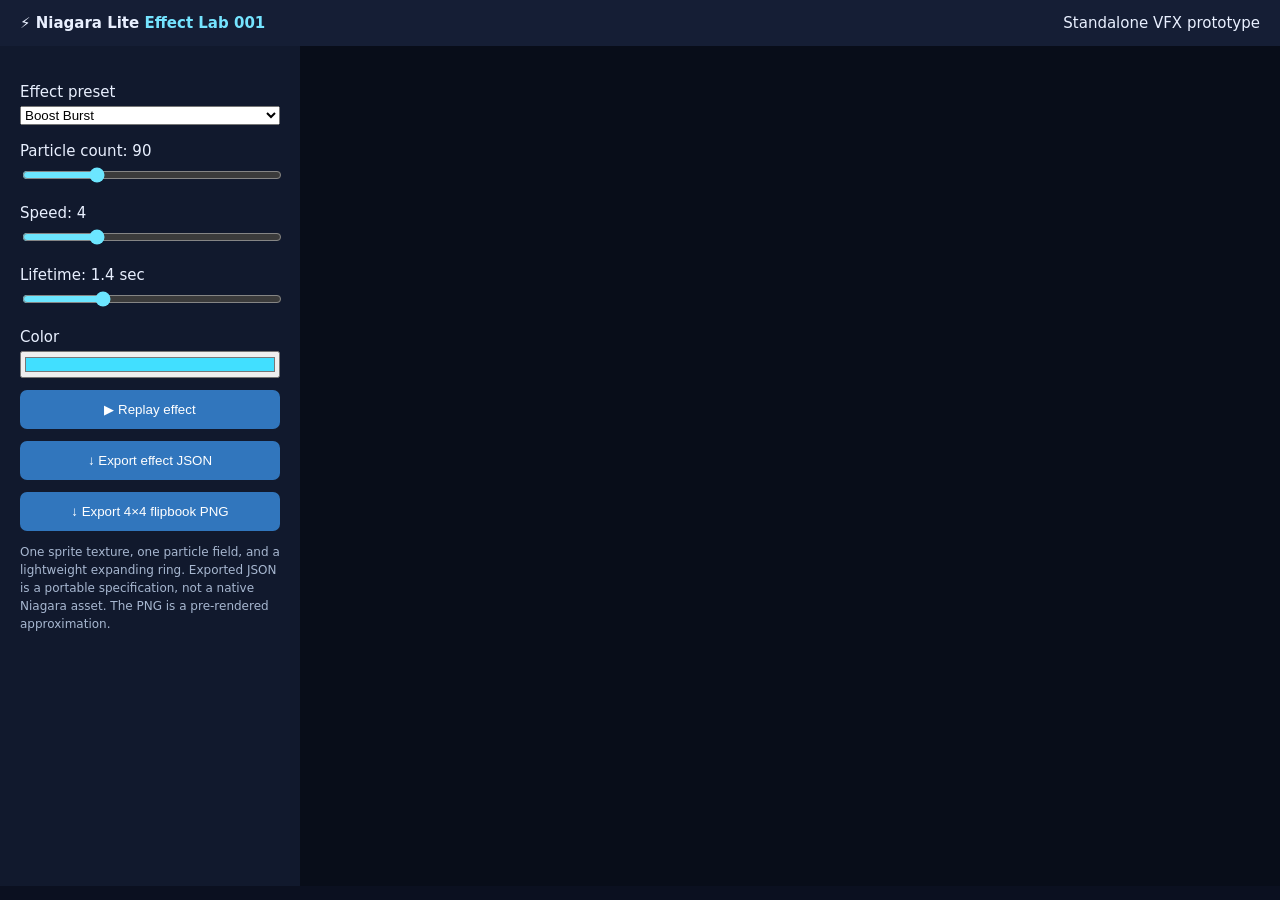
==== index.html @ f6e8784e "Add Niagara Lite Effect Lab PWA and standalone version Co-Authored-By: Claude Opus 5.5 <noreply@anth" ====
<!doctype html><html lang="en"><head><meta charset="utf-8"><meta name="viewport" content="width=device-width,initial-scale=1,viewport-fit=cover"><meta name="theme-color" content="#0b1020"><meta name="apple-mobile-web-app-capable" content="yes"><meta name="apple-mobile-web-app-status-bar-style" content="black-translucent"><meta name="apple-mobile-web-app-title" content="Niagara Lite"><link rel="manifest" href="./manifest.webmanifest"><link rel="apple-touch-icon" href="./icon-180.png"><title>Niagara Lite | Effect Lab</title><style>body{margin:0;background:#0b1020;color:#e9f0ff;font:15px system-ui}header{padding:14px 20px;background:#151e35;display:flex;justify-content:space-between;align-items:center}main{display:grid;grid-template-columns:300px 1fr;min-height:calc(100vh - 60px)}aside{padding:20px;background:#11192d}label{display:block;margin:17px 0 5px}input,select,button{width:100%;box-sizing:border-box}input[type=range]{accent-color:#6ce6ff}button{background:#3176bd;color:white;border:0;border-radius:7px;padding:12px;margin-top:12px;cursor:pointer}canvas{display:block;width:100%;height:100%}.stage{position:relative;min-height:520px}.note{color:#a7b7d0;font-size:12px;line-height:1.5}.tag{color:#75e4ff;font-weight:600}@media(max-width:720px){main{grid-template-columns:1fr}.stage{min-height:420px}}@media(max-width:720px){header{padding:calc(12px + env(safe-area-inset-top)) 14px 12px;gap:8px}header>span{display:none}main{display:flex;flex-direction:column}.stage{order:0;min-height:0;height:44dvh;max-height:440px}.stage canvas{touch-action:none}aside{order:1;padding:14px 18px calc(20px + env(safe-area-inset-bottom));display:grid;grid-template-columns:1fr 1fr;gap:8px 14px}aside label{margin:8px 0 0;grid-column:span 2}aside select,aside input{grid-column:span 2;min-height:38px}aside button{grid-column:span 2;min-height:48px;margin-top:3px}aside .note{grid-column:span 2}input[type=range]{height:38px}}@media(prefers-reduced-motion:reduce){*{scroll-behavior:auto}}</style></head><body><header><strong>⚡ Niagara Lite <span class="tag">Effect Lab 001</span></strong><span>Standalone VFX prototype</span></header><main><aside><label>Effect preset</label><select id="preset"><option value="boost">Boost Burst</option><option value="spark">Rail Sparks</option><option value="portal">Portal Pulse</option></select><label>Particle count: <output id="countVal">90</output></label><input id="count" type="range" min="10" max="300" value="90"><label>Speed: <output id="speedVal">4</output></label><input id="speed" type="range" min="1" max="12" step=".5" value="4"><label>Lifetime: <output id="lifeVal">1.4</output> sec</label><input id="life" type="range" min=".3" max="4" step=".1" value="1.4"><label>Color</label><input id="color" type="color" value="#41dfff"><button id="play">▶ Replay effect</button><button id="export">↓ Export effect JSON</button><button id="flipbook">↓ Export 4×4 flipbook PNG</button><p class="note">One sprite texture, one particle field, and a lightweight expanding ring. Exported JSON is a portable specification, not a native Niagara asset. The PNG is a pre-rendered approximation.</p></aside><div class="stage"><canvas id="canvas"></canvas></div></main><script>
const canvas=document.querySelector('#canvas'),ctx=canvas.getContext('2d');let W=0,H=0,start=performance.now(),particles=[];const $=id=>document.getElementById(id);let cfg={};function settings(){return {preset:$('preset').value,count:+$('count').value,speed:+$('speed').value,lifetime:+$('life').value,color:$('color').value,texture:'radial_glow',ring:true,rendering:'additive',target:'UEFN Niagara template'}}function random(i){let x=Math.sin(i*127.1+78.233)*43758.5453;return x-Math.floor(x)}function reset(){cfg=settings();start=performance.now();particles=Array.from({length:cfg.count},(_,i)=>{let a=random(i+1)*Math.PI*2,z=random(i+550),v=.4+random(i+950)*.8;return {a,v,delay:random(i+1500)*.18,size:2+random(i+2200)*5,z}})}function resize(){let r=canvas.getBoundingClientRect(),d=Math.min(devicePixelRatio||1,2);W=r.width;H=r.height;canvas.width=W*d;canvas.height=H*d;ctx.setTransform(d,0,0,d,0,0)}function rgba(hex,a){let n=parseInt(hex.slice(1),16);return `rgba(${n>>16&255},${n>>8&255},${n&255},${a})`}function draw(t,w=W,h=H,c=ctx){c.fillStyle='#080d19';c.fillRect(0,0,w,h);let cx=w/2,cy=h/2,scale=Math.min(w,h)/380;let age=t%Math.max(cfg.lifetime+.35,.5);c.save();c.globalCompositeOperation='lighter';let progress=Math.min(age/cfg.lifetime,1);if(cfg.ring){c.beginPath();c.arc(cx,cy,(15+progress*150*cfg.speed/4)*scale,0,Math.PI*2);c.lineWidth=(9*(1-progress)+1)*scale;c.strokeStyle=rgba(cfg.color,.55*(1-progress));c.stroke()}let grad=c.createRadialGradient(cx,cy,0,cx,cy,(40+progress*55)*scale);grad.addColorStop(0,rgba(cfg.color,.45*(1-progress)));grad.addColorStop(1,rgba(cfg.color,0));c.fillStyle=grad;c.beginPath();c.arc(cx,cy,(40+progress*55)*scale,0,Math.PI*2);c.fill();for(let p of particles){let local=(age-p.delay)/cfg.lifetime;if(local<0||local>1)continue;let r=local*cfg.speed*50*p.v*scale;let x=cx+Math.cos(p.a)*r,y=cy+Math.sin(p.a)*r*(cfg.preset==='spark'?.35:1)+(cfg.preset==='spark'?local*local*110*scale:0);if(cfg.preset==='portal'){x=cx+Math.cos(p.a+local*5)*r*.65;y=cy+Math.sin(p.a+local*5)*r*.65}let rad=p.size*scale*(1-local*.6),g=c.createRadialGradient(x,y,0,x,y,rad*3);g.addColorStop(0,rgba('#ffffff',.9*(1-local)));g.addColorStop(.25,rgba(cfg.color,.7*(1-local)));g.addColorStop(1,rgba(cfg.color,0));c.fillStyle=g;c.beginPath();c.arc(x,y,rad*3,0,Math.PI*2);c.fill()}c.restore()}function frame(now){if(!W)resize();draw((now-start)/1000);requestAnimationFrame(frame)}for(let id of ['count','speed','life'])$(id).addEventListener('input',()=>{$(id+'Val').textContent=$(id).value;reset()});for(let id of ['preset','color'])$(id).addEventListener('input',reset);$('play').onclick=reset;function save(blob,name){let a=document.createElement('a');a.href=URL.createObjectURL(blob);a.download=name;a.click();setTimeout(()=>URL.revokeObjectURL(a.href),2000)}$('export').onclick=()=>save(new Blob([JSON.stringify({schema:'niagara-lite/0.1',...settings()},null,2)],{type:'application/json'}),'niagara_lite_effect.json');$('flipbook').onclick=()=>{let sheet=document.createElement('canvas');sheet.width=1024;sheet.height=1024;let sc=sheet.getContext('2d');for(let i=0;i<16;i++){let tile=document.createElement('canvas');tile.width=256;tile.height=256;draw(i/15*cfg.lifetime,256,256,tile.getContext('2d'));sc.drawImage(tile,(i%4)*256,Math.floor(i/4)*256)}sheet.toBlob(b=>save(b,'niagara_lite_flipbook.png'))};window.addEventListener('resize',resize);resize();reset();requestAnimationFrame(frame);
if("serviceWorker" in navigator && (location.protocol==="https:" || location.hostname==="localhost")){window.addEventListener("load",()=>navigator.serviceWorker.register("./sw.js").catch(console.warn))}</script></body></html>
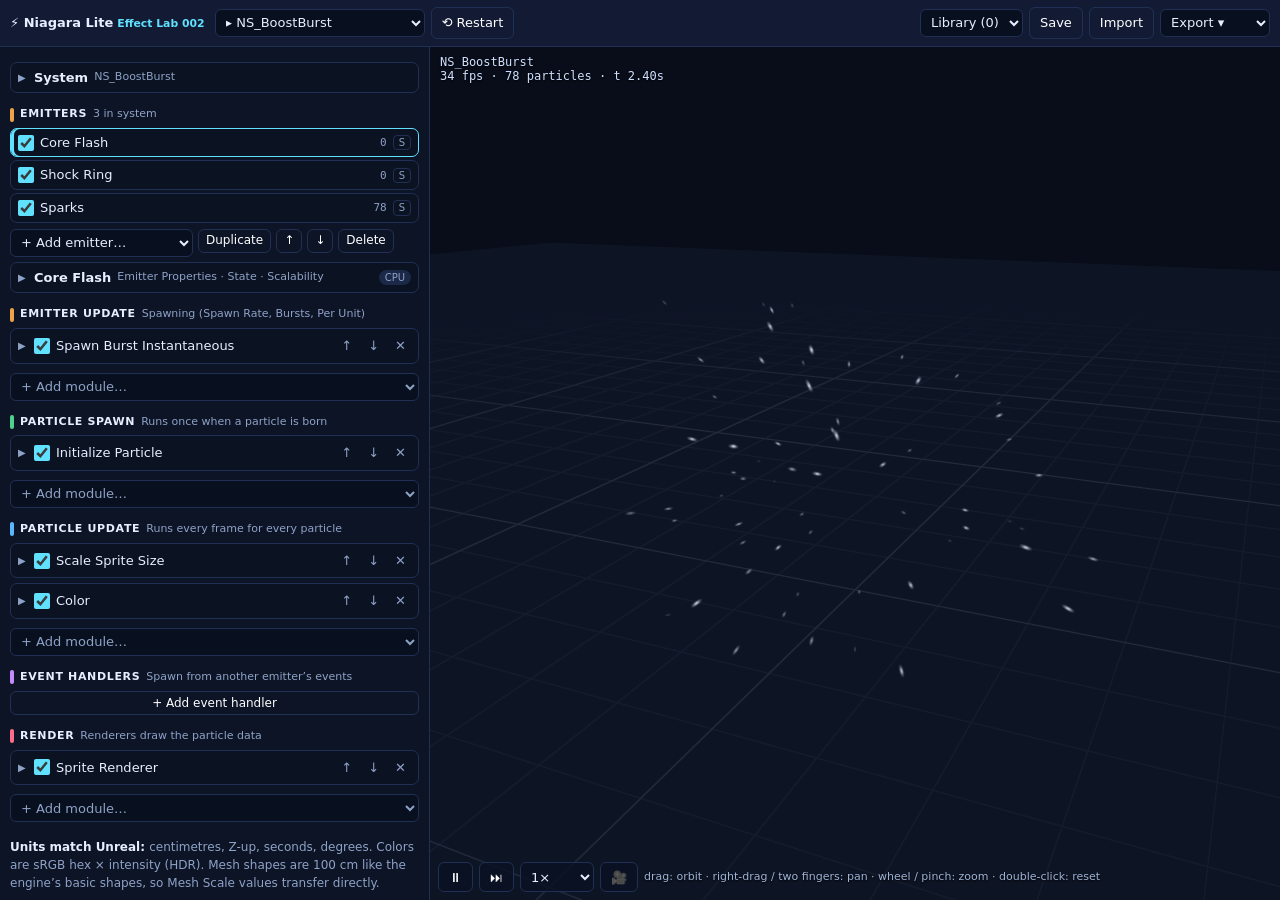
==== commit 2163224e: "Effect Lab 002: full Niagara-style emitter stack editor Systems with multiple emitters; Emitter Upda" ====
--- a/index.html
+++ b/index.html
@@ -1,3 +1,70 @@
-<!doctype html><html lang="en"><head><meta charset="utf-8"><meta name="viewport" content="width=device-width,initial-scale=1,viewport-fit=cover"><meta name="theme-color" content="#0b1020"><meta name="apple-mobile-web-app-capable" content="yes"><meta name="apple-mobile-web-app-status-bar-style" content="black-translucent"><meta name="apple-mobile-web-app-title" content="Niagara Lite"><link rel="manifest" href="./manifest.webmanifest"><link rel="apple-touch-icon" href="./icon-180.png"><title>Niagara Lite | Effect Lab</title><style>body{margin:0;background:#0b1020;color:#e9f0ff;font:15px system-ui}header{padding:14px 20px;background:#151e35;display:flex;justify-content:space-between;align-items:center}main{display:grid;grid-template-columns:300px 1fr;min-height:calc(100vh - 60px)}aside{padding:20px;background:#11192d}label{display:block;margin:17px 0 5px}input,select,button{width:100%;box-sizing:border-box}input[type=range]{accent-color:#6ce6ff}button{background:#3176bd;color:white;border:0;border-radius:7px;padding:12px;margin-top:12px;cursor:pointer}canvas{display:block;width:100%;height:100%}.stage{position:relative;min-height:520px}.note{color:#a7b7d0;font-size:12px;line-height:1.5}.tag{color:#75e4ff;font-weight:600}@media(max-width:720px){main{grid-template-columns:1fr}.stage{min-height:420px}}@media(max-width:720px){header{padding:calc(12px + env(safe-area-inset-top)) 14px 12px;gap:8px}header>span{display:none}main{display:flex;flex-direction:column}.stage{order:0;min-height:0;height:44dvh;max-height:440px}.stage canvas{touch-action:none}aside{order:1;padding:14px 18px calc(20px + env(safe-area-inset-bottom));display:grid;grid-template-columns:1fr 1fr;gap:8px 14px}aside label{margin:8px 0 0;grid-column:span 2}aside select,aside input{grid-column:span 2;min-height:38px}aside button{grid-column:span 2;min-height:48px;margin-top:3px}aside .note{grid-column:span 2}input[type=range]{height:38px}}@media(prefers-reduced-motion:reduce){*{scroll-behavior:auto}}</style></head><body><header><strong>⚡ Niagara Lite <span class="tag">Effect Lab 001</span></strong><span>Standalone VFX prototype</span></header><main><aside><label>Effect preset</label><select id="preset"><option value="boost">Boost Burst</option><option value="spark">Rail Sparks</option><option value="portal">Portal Pulse</option></select><label>Particle count: <output id="countVal">90</output></label><input id="count" type="range" min="10" max="300" value="90"><label>Speed: <output id="speedVal">4</output></label><input id="speed" type="range" min="1" max="12" step=".5" value="4"><label>Lifetime: <output id="lifeVal">1.4</output> sec</label><input id="life" type="range" min=".3" max="4" step=".1" value="1.4"><label>Color</label><input id="color" type="color" value="#41dfff"><button id="play">▶ Replay effect</button><button id="export">↓ Export effect JSON</button><button id="flipbook">↓ Export 4×4 flipbook PNG</button><p class="note">One sprite texture, one particle field, and a lightweight expanding ring. Exported JSON is a portable specification, not a native Niagara asset. The PNG is a pre-rendered approximation.</p></aside><div class="stage"><canvas id="canvas"></canvas></div></main><script>
-const canvas=document.querySelector('#canvas'),ctx=canvas.getContext('2d');let W=0,H=0,start=performance.now(),particles=[];const $=id=>document.getElementById(id);let cfg={};function settings(){return {preset:$('preset').value,count:+$('count').value,speed:+$('speed').value,lifetime:+$('life').value,color:$('color').value,texture:'radial_glow',ring:true,rendering:'additive',target:'UEFN Niagara template'}}function random(i){let x=Math.sin(i*127.1+78.233)*43758.5453;return x-Math.floor(x)}function reset(){cfg=settings();start=performance.now();particles=Array.from({length:cfg.count},(_,i)=>{let a=random(i+1)*Math.PI*2,z=random(i+550),v=.4+random(i+950)*.8;return {a,v,delay:random(i+1500)*.18,size:2+random(i+2200)*5,z}})}function resize(){let r=canvas.getBoundingClientRect(),d=Math.min(devicePixelRatio||1,2);W=r.width;H=r.height;canvas.width=W*d;canvas.height=H*d;ctx.setTransform(d,0,0,d,0,0)}function rgba(hex,a){let n=parseInt(hex.slice(1),16);return `rgba(${n>>16&255},${n>>8&255},${n&255},${a})`}function draw(t,w=W,h=H,c=ctx){c.fillStyle='#080d19';c.fillRect(0,0,w,h);let cx=w/2,cy=h/2,scale=Math.min(w,h)/380;let age=t%Math.max(cfg.lifetime+.35,.5);c.save();c.globalCompositeOperation='lighter';let progress=Math.min(age/cfg.lifetime,1);if(cfg.ring){c.beginPath();c.arc(cx,cy,(15+progress*150*cfg.speed/4)*scale,0,Math.PI*2);c.lineWidth=(9*(1-progress)+1)*scale;c.strokeStyle=rgba(cfg.color,.55*(1-progress));c.stroke()}let grad=c.createRadialGradient(cx,cy,0,cx,cy,(40+progress*55)*scale);grad.addColorStop(0,rgba(cfg.color,.45*(1-progress)));grad.addColorStop(1,rgba(cfg.color,0));c.fillStyle=grad;c.beginPath();c.arc(cx,cy,(40+progress*55)*scale,0,Math.PI*2);c.fill();for(let p of particles){let local=(age-p.delay)/cfg.lifetime;if(local<0||local>1)continue;let r=local*cfg.speed*50*p.v*scale;let x=cx+Math.cos(p.a)*r,y=cy+Math.sin(p.a)*r*(cfg.preset==='spark'?.35:1)+(cfg.preset==='spark'?local*local*110*scale:0);if(cfg.preset==='portal'){x=cx+Math.cos(p.a+local*5)*r*.65;y=cy+Math.sin(p.a+local*5)*r*.65}let rad=p.size*scale*(1-local*.6),g=c.createRadialGradient(x,y,0,x,y,rad*3);g.addColorStop(0,rgba('#ffffff',.9*(1-local)));g.addColorStop(.25,rgba(cfg.color,.7*(1-local)));g.addColorStop(1,rgba(cfg.color,0));c.fillStyle=g;c.beginPath();c.arc(x,y,rad*3,0,Math.PI*2);c.fill()}c.restore()}function frame(now){if(!W)resize();draw((now-start)/1000);requestAnimationFrame(frame)}for(let id of ['count','speed','life'])$(id).addEventListener('input',()=>{$(id+'Val').textContent=$(id).value;reset()});for(let id of ['preset','color'])$(id).addEventListener('input',reset);$('play').onclick=reset;function save(blob,name){let a=document.createElement('a');a.href=URL.createObjectURL(blob);a.download=name;a.click();setTimeout(()=>URL.revokeObjectURL(a.href),2000)}$('export').onclick=()=>save(new Blob([JSON.stringify({schema:'niagara-lite/0.1',...settings()},null,2)],{type:'application/json'}),'niagara_lite_effect.json');$('flipbook').onclick=()=>{let sheet=document.createElement('canvas');sheet.width=1024;sheet.height=1024;let sc=sheet.getContext('2d');for(let i=0;i<16;i++){let tile=document.createElement('canvas');tile.width=256;tile.height=256;draw(i/15*cfg.lifetime,256,256,tile.getContext('2d'));sc.drawImage(tile,(i%4)*256,Math.floor(i/4)*256)}sheet.toBlob(b=>save(b,'niagara_lite_flipbook.png'))};window.addEventListener('resize',resize);resize();reset();requestAnimationFrame(frame);
-if("serviceWorker" in navigator && (location.protocol==="https:" || location.hostname==="localhost")){window.addEventListener("load",()=>navigator.serviceWorker.register("./sw.js").catch(console.warn))}</script></body></html>
+<!doctype html>
+<html lang="en">
+<head>
+<meta charset="utf-8">
+<meta name="viewport" content="width=device-width,initial-scale=1,viewport-fit=cover">
+<meta name="theme-color" content="#0b1020">
+<meta name="apple-mobile-web-app-capable" content="yes">
+<meta name="mobile-web-app-capable" content="yes">
+<meta name="apple-mobile-web-app-status-bar-style" content="black-translucent">
+<meta name="apple-mobile-web-app-title" content="Niagara Lite">
+<link rel="manifest" href="./manifest.webmanifest">
+<link rel="apple-touch-icon" href="./icon-180.png">
+<title>Niagara Lite | Effect Lab</title>
+<link rel="stylesheet" href="./css/app.css">
+</head>
+<body>
+<header>
+  <span class="brand">⚡ Niagara Lite<small>Effect Lab 002</small></span>
+  <select id="presetSel" title="System presets"></select>
+  <button id="restartBtn" class="ghost">⟲ Restart</button>
+  <span class="grow"></span>
+  <select id="libSel" title="Saved systems (this device)"></select>
+  <button id="saveBtn" class="ghost">Save</button>
+  <button id="importBtn" class="ghost">Import</button>
+  <select id="exportSel" title="Export">
+    <option value="">Export ▾</option>
+    <option value="json">Effect JSON (niagara-lite/0.2)</option>
+    <option value="sheet">Niagara build sheet (.txt)</option>
+    <option value="flip">Flipbook PNG…</option>
+    <option value="rec">Record 5 s video</option>
+  </select>
+  <input id="fileIn" type="file" accept=".json,application/json" hidden>
+  <input id="texIn" type="file" accept="image/*" hidden>
+</header>
+<main>
+  <aside id="panel"></aside>
+  <section id="view">
+    <canvas id="gl"></canvas>
+    <div class="hud" id="hud"></div>
+    <div class="bar">
+      <button id="pauseBtn">⏸</button>
+      <button id="stepBtn" title="Step one frame">⏭</button>
+      <select id="speedSel" title="Preview speed"><option value="0.1">0.1×</option><option value="0.25">0.25×</option><option value="0.5">0.5×</option><option value="1" selected>1×</option><option value="2">2×</option></select>
+      <button id="camBtn" title="Reset camera">🎥</button>
+      <span class="hint">drag: orbit · right-drag / two fingers: pan · wheel / pinch: zoom · double-click: reset</span>
+    </div>
+  </section>
+</main>
+
+<dialog id="flipDlg">
+  <h3>Flipbook export</h3>
+  <div class="row"><label>Columns × Rows</label><div class="ctl"><input id="fbCols" type="number" min="1" max="16" value="4"><span>×</span><input id="fbRows" type="number" min="1" max="16" value="4"></div></div>
+  <div class="row"><label>Frame size (px)</label><div class="ctl"><select id="fbSize"><option>64</option><option>128</option><option selected>256</option><option>512</option></select></div></div>
+  <div class="row"><label>Duration (s)</label><div class="ctl"><input id="fbDur" type="number" step="0.05" value="1"><button id="fbDurAuto" class="ghost sm">= loop</button></div></div>
+  <div class="row"><label>Start offset (s)</label><div class="ctl"><input id="fbStart" type="number" step="0.05" value="0"></div></div>
+  <div class="row"><label>Background</label><div class="ctl"><select id="fbBg"><option value="black">Black (for additive)</option><option value="alpha">Alpha from luminance</option><option value="scene">Scene background</option></select></div></div>
+  <div class="row"><label>Include ground</label><div class="ctl"><input id="fbFloor" type="checkbox"></div></div>
+  <p class="desc" style="padding:0">Simulated deterministically at 60 Hz from the current camera view. In UEFN, import the PNG as a texture and use a SubUV / flipbook material with the same columns × rows.</p>
+  <img id="fbPrev" alt="" hidden>
+  <div class="dlg-btns"><button id="fbGo">Render</button><button id="fbSave" disabled>Download PNG</button><button id="fbClose" class="ghost">Close</button></div>
+</dialog>
+
+<script src="./js/core.js"></script>
+<script src="./js/presets.js"></script>
+<script src="./js/sim.js"></script>
+<script src="./js/textures.js"></script>
+<script src="./js/render.js"></script>
+<script src="./js/app.js"></script>
+</body>
+</html>
--- a/css/app.css
+++ b/css/app.css
@@ -0,0 +1,99 @@
+:root{--bg:#070b16;--panel:#0d1426;--panel2:#121b33;--card:#0b1222;--line:#203055;--text:#e6eeff;--dim:#8ea2c6;--acc:#5fe1ff;--btn:#2a6fb3;--warn:#ffb454;--bad:#ff7a88;
+  --st-emitter:#f0a24a;--st-spawn:#4fd18b;--st-update:#59b6ff;--st-events:#c48bff;--st-render:#ff6b8a}
+*{box-sizing:border-box}
+html,body{margin:0;height:100%;background:var(--bg);color:var(--text);font:13px/1.35 system-ui,-apple-system,"Segoe UI",sans-serif}
+body{display:flex;flex-direction:column;height:100dvh;overflow:hidden}
+select,input,button,textarea{font:inherit;color:var(--text)}
+select,input[type=number],input[type=text]{background:#08101f;border:1px solid var(--line);border-radius:6px;padding:4px 6px;min-width:0;height:28px}
+input[type=color]{width:34px;height:28px;padding:0 2px;border:1px solid var(--line);border-radius:6px;background:#08101f}
+input[type=range]{accent-color:var(--acc);min-width:0}
+input[type=checkbox]{accent-color:var(--acc);width:16px;height:16px;margin:0}
+button{background:var(--btn);border:0;border-radius:6px;padding:6px 10px;cursor:pointer;white-space:nowrap;color:#fff}
+button:hover{filter:brightness(1.15)}
+button.ghost{background:transparent;border:1px solid var(--line)}
+button.sm{padding:2px 7px;font-size:12px;height:24px}
+button.icon{background:transparent;border:0;padding:2px 5px;color:var(--dim);font-size:13px}
+button.icon:hover{color:var(--text)}
+
+header{display:flex;gap:6px;align-items:center;padding:7px 10px;padding-top:calc(7px + env(safe-area-inset-top));background:var(--panel2);border-bottom:1px solid var(--line);flex-wrap:wrap}
+.brand{font-weight:700;margin-right:4px;white-space:nowrap}
+.brand small{color:var(--acc);font-weight:600;margin-left:4px}
+.grow{flex:1}
+#presetSel{max-width:220px}
+
+main{flex:1;min-height:0;display:grid;grid-template-columns:minmax(340px,430px) 1fr}
+#panel{overflow:auto;background:var(--panel);border-right:1px solid var(--line);padding:10px 10px 40px}
+#view{position:relative;min-height:0;background:#000}
+#gl{width:100%;height:100%;display:block;touch-action:none;cursor:grab}
+#gl:active{cursor:grabbing}
+.hud{position:absolute;left:10px;top:8px;font:12px ui-monospace,Menlo,monospace;color:#cfe0ff;text-shadow:0 1px 2px #000;pointer-events:none;white-space:pre}
+.bar{position:absolute;left:8px;right:8px;bottom:8px;display:flex;gap:6px;align-items:center;flex-wrap:wrap;pointer-events:none}
+.bar>*{pointer-events:auto}
+.bar button,.bar select{background:rgba(10,18,36,.82);border:1px solid var(--line);height:30px}
+.hint{color:#9fb3d6;font-size:11px;text-shadow:0 1px 2px #000;pointer-events:none!important}
+
+.sec-h{display:flex;align-items:center;gap:6px;margin:14px 0 6px;font-size:11px;letter-spacing:.08em;text-transform:uppercase;color:var(--dim)}
+.sec-h b{color:var(--text);letter-spacing:.06em}
+.sec-h .sw{width:4px;height:14px;border-radius:2px}
+.sec-sub{font-size:11px;color:var(--dim);text-transform:none;letter-spacing:0}
+
+details.card,details.mod{border:1px solid var(--line);border-radius:7px;background:var(--card);margin:5px 0}
+details.card>summary,details.mod>summary{display:flex;align-items:center;gap:6px;padding:6px 7px;cursor:pointer;list-style:none;user-select:none}
+details>summary::-webkit-details-marker{display:none}
+details.mod>summary .t{flex:1;min-width:0;overflow:hidden;text-overflow:ellipsis;white-space:nowrap}
+details.mod.off>summary .t{opacity:.45;text-decoration:line-through}
+details.mod[open]>summary{border-bottom:1px solid var(--line)}
+.chev{color:var(--dim);transition:transform .15s;font-size:10px;width:10px}
+details[open]>summary .chev{transform:rotate(90deg)}
+.body{padding:6px 0 8px}
+.desc{color:var(--dim);font-size:11.5px;padding:0 9px 6px}
+.badge{font-size:10px;padding:1px 6px;border-radius:9px;background:#1b2848;color:var(--dim);white-space:nowrap}
+.badge.bad{background:#47202b;color:#ffadb8}
+.badge.warn{background:#46361b;color:#ffd08a}
+
+.row{display:grid;grid-template-columns:40% 1fr;gap:6px;align-items:center;padding:3px 9px}
+.row>label{color:var(--dim);font-size:12px;overflow:hidden;text-overflow:ellipsis}
+.row.wide{grid-template-columns:1fr}
+.ctl{display:flex;gap:4px;align-items:center;min-width:0}
+.ctl input[type=range]{flex:1}
+.ctl input[type=number]{width:66px}
+.ctl.v3 input{flex:1;width:0}
+.ctl.rg input{flex:1;width:0}
+.ctl select,.ctl input[type=text]{flex:1;width:0}
+canvas.curve{width:100%;height:70px;background:#060c18;border:1px solid var(--line);border-radius:5px;touch-action:none;display:block;cursor:crosshair}
+canvas.gbar{width:100%;height:18px;border-radius:4px;border:1px solid var(--line);display:block}
+.gstop{display:grid;grid-template-columns:58px 34px 1fr 22px;gap:4px;align-items:center;margin-top:3px}
+.gstop input[type=number]{width:100%}
+.lbl-top{display:flex;justify-content:space-between;align-items:center;margin-bottom:3px;color:var(--dim);font-size:12px}
+
+.emlist{display:flex;flex-direction:column;gap:3px}
+.emrow{display:flex;align-items:center;gap:6px;padding:5px 7px;border:1px solid var(--line);border-radius:7px;background:var(--card);cursor:pointer}
+.emrow.sel{border-color:var(--acc);box-shadow:inset 3px 0 0 var(--acc)}
+.emrow .nm{flex:1;min-width:0;overflow:hidden;text-overflow:ellipsis;white-space:nowrap}
+.emrow .ct{font:11px ui-monospace,Menlo,monospace;color:var(--dim)}
+.emrow .solo{font-size:10px;padding:0 5px;border:1px solid var(--line);border-radius:4px;color:var(--dim)}
+.emrow .solo.on{background:var(--warn);color:#000;border-color:var(--warn)}
+.tools{display:flex;gap:5px;flex-wrap:wrap;margin-top:6px}
+.addsel{width:100%;margin-top:4px;color:var(--dim)}
+.warns{margin:6px 0}
+.warns div{font-size:11.5px;color:#ffd08a;background:#2a2212;border:1px solid #4b3a17;border-radius:6px;padding:5px 7px;margin:3px 0}
+.about{color:var(--dim);font-size:12px;line-height:1.5;margin-top:16px}
+.about b{color:var(--text)}
+
+dialog{background:var(--panel2);color:var(--text);border:1px solid var(--line);border-radius:10px;max-width:min(560px,94vw);padding:14px}
+dialog::backdrop{background:rgba(0,0,0,.6)}
+dialog h3{margin:0 0 8px}
+dialog .row{padding:3px 0}
+dialog img{max-width:100%;border:1px solid var(--line);border-radius:6px;background:repeating-conic-gradient(#222 0 25%,#333 0 50%) 0 0/16px 16px;margin-top:8px}
+.dlg-btns{display:flex;gap:6px;justify-content:flex-end;margin-top:10px;flex-wrap:wrap}
+
+@media (max-width:820px){
+  body{height:auto;min-height:100dvh;overflow:auto}
+  main{display:flex;flex-direction:column}
+  #view{position:sticky;top:0;height:44dvh;z-index:5;order:0}
+  #panel{order:1;border:0;overflow:visible;padding-bottom:calc(30px + env(safe-area-inset-bottom))}
+  .hint{display:none}
+  #presetSel{max-width:150px}
+}
+#exportSel{max-width:110px}
+@media (max-width:820px){ .brand small{display:none} #restartBtn{padding:6px 8px} #libSel{max-width:110px} header{gap:5px} }
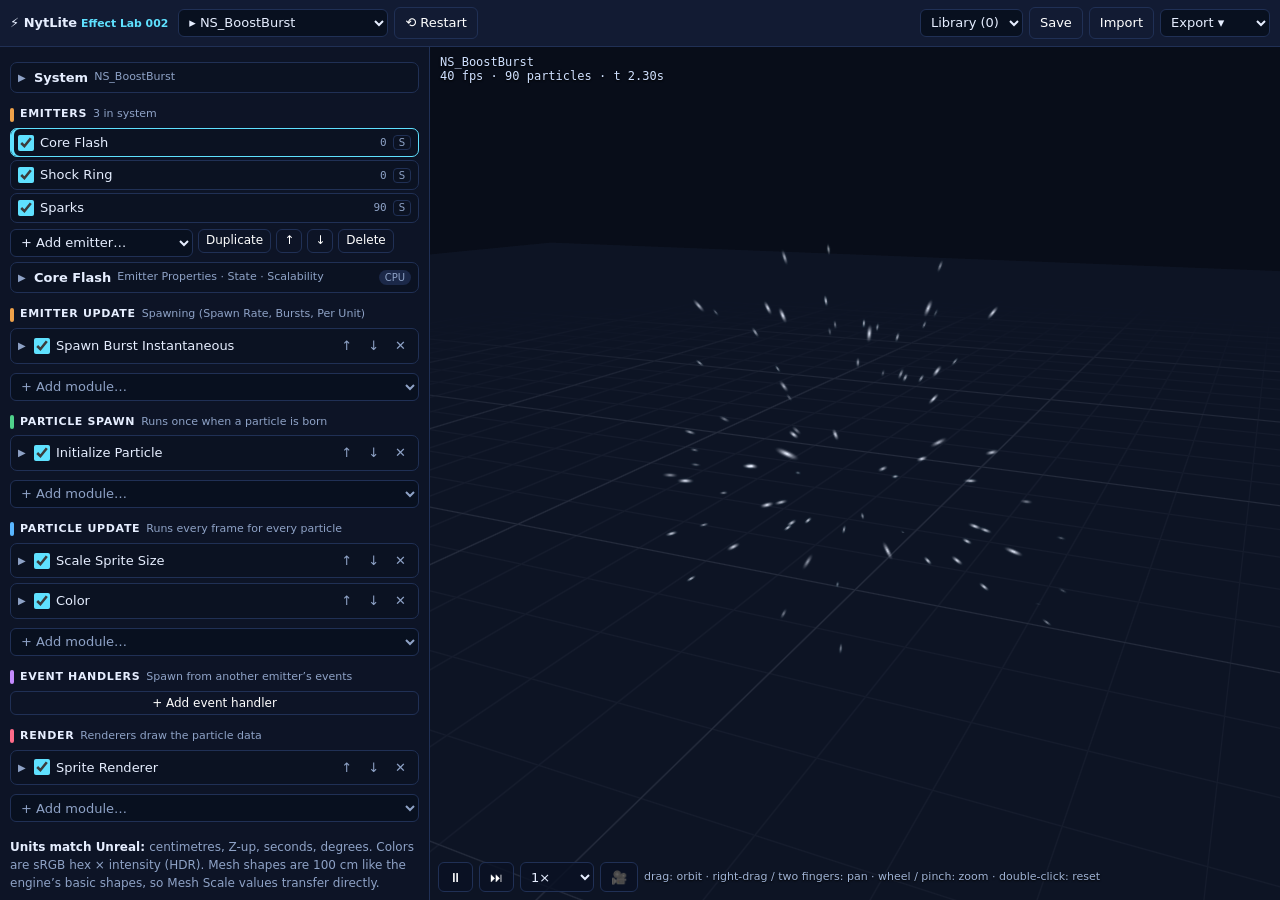
==== commit 5ce2ba08: "Rename to NytLite; add City Eraser black-hole preset New: Sweep component motion, Follow Component o" ====
--- a/index.html
+++ b/index.html
@@ -7,15 +7,15 @@
 <meta name="apple-mobile-web-app-capable" content="yes">
 <meta name="mobile-web-app-capable" content="yes">
 <meta name="apple-mobile-web-app-status-bar-style" content="black-translucent">
-<meta name="apple-mobile-web-app-title" content="Niagara Lite">
+<meta name="apple-mobile-web-app-title" content="NytLite">
 <link rel="manifest" href="./manifest.webmanifest">
 <link rel="apple-touch-icon" href="./icon-180.png">
-<title>Niagara Lite | Effect Lab</title>
+<title>NytLite | Effect Lab</title>
 <link rel="stylesheet" href="./css/app.css">
 </head>
 <body>
 <header>
-  <span class="brand">⚡ Niagara Lite<small>Effect Lab 002</small></span>
+  <span class="brand">⚡ NytLite<small>Effect Lab 002</small></span>
   <select id="presetSel" title="System presets"></select>
   <button id="restartBtn" class="ghost">⟲ Restart</button>
   <span class="grow"></span>
@@ -24,7 +24,7 @@
   <button id="importBtn" class="ghost">Import</button>
   <select id="exportSel" title="Export">
     <option value="">Export ▾</option>
-    <option value="json">Effect JSON (niagara-lite/0.2)</option>
+    <option value="json">Effect JSON (nytlite/0.2)</option>
     <option value="sheet">Niagara build sheet (.txt)</option>
     <option value="flip">Flipbook PNG…</option>
     <option value="rec">Record 5 s video</option>
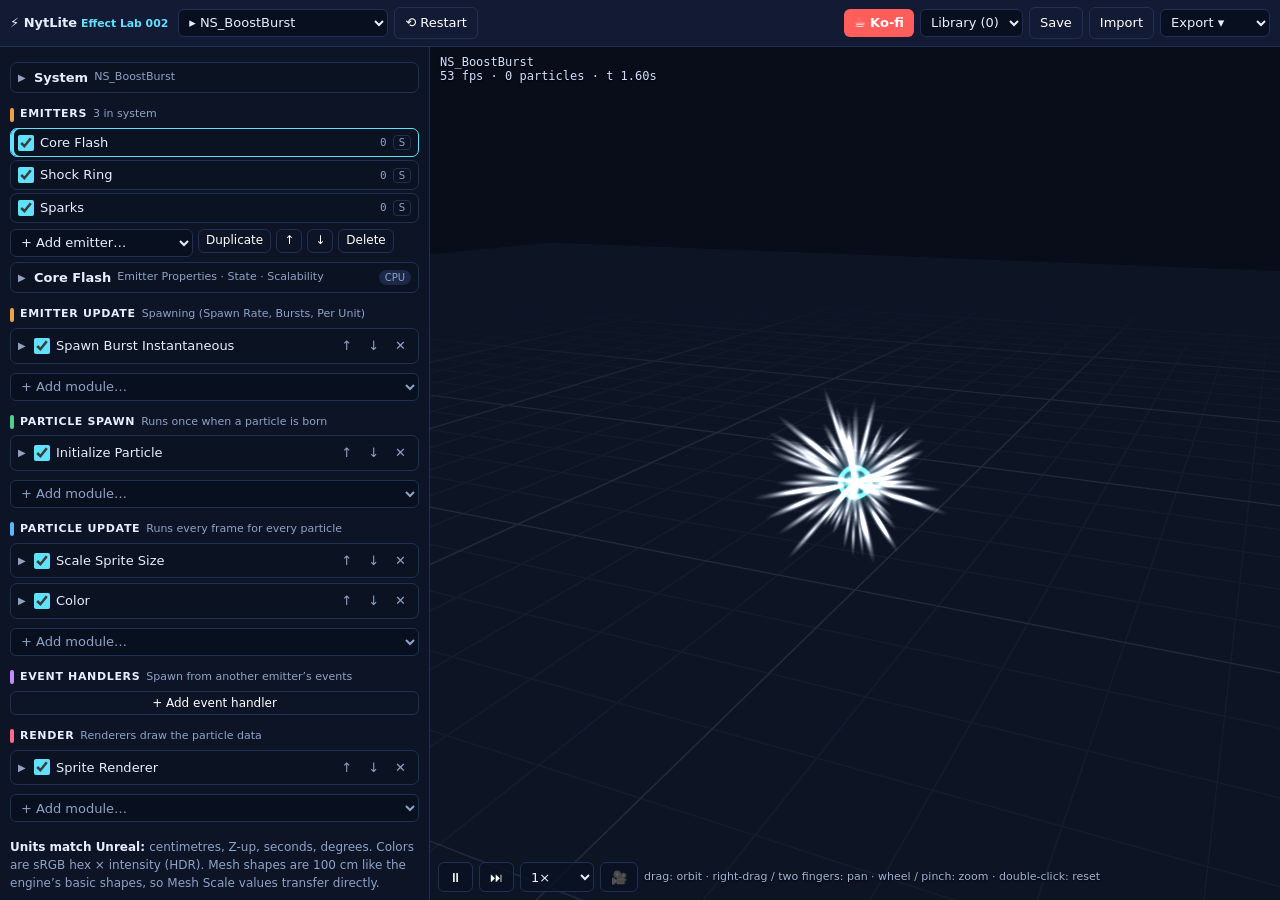
==== commit 63998622: "Add Ko-fi support button to the app Co-Authored-By: Claude Opus 5.5 <noreply@anthropic.com> Claude-S" ====
--- a/index.html
+++ b/index.html
@@ -19,6 +19,7 @@
   <select id="presetSel" title="System presets"></select>
   <button id="restartBtn" class="ghost">⟲ Restart</button>
   <span class="grow"></span>
+  <a class="kofi" href="https://ko-fi.com/nytmaer" target="_blank" rel="noopener" title="Support NytLite on Ko-fi">☕ Ko-fi</a>
   <select id="libSel" title="Saved systems (this device)"></select>
   <button id="saveBtn" class="ghost">Save</button>
   <button id="importBtn" class="ghost">Import</button>
--- a/css/app.css
+++ b/css/app.css
@@ -97,3 +97,6 @@
 }
 #exportSel{max-width:110px}
 @media (max-width:820px){ .brand small{display:none} #restartBtn{padding:6px 8px} #libSel{max-width:110px} header{gap:5px} }
+
+.kofi{display:inline-flex;align-items:center;height:28px;padding:0 10px;border-radius:6px;background:#ff5e5b;color:#fff;font-weight:600;text-decoration:none;white-space:nowrap}
+.kofi:hover{filter:brightness(1.1)}
